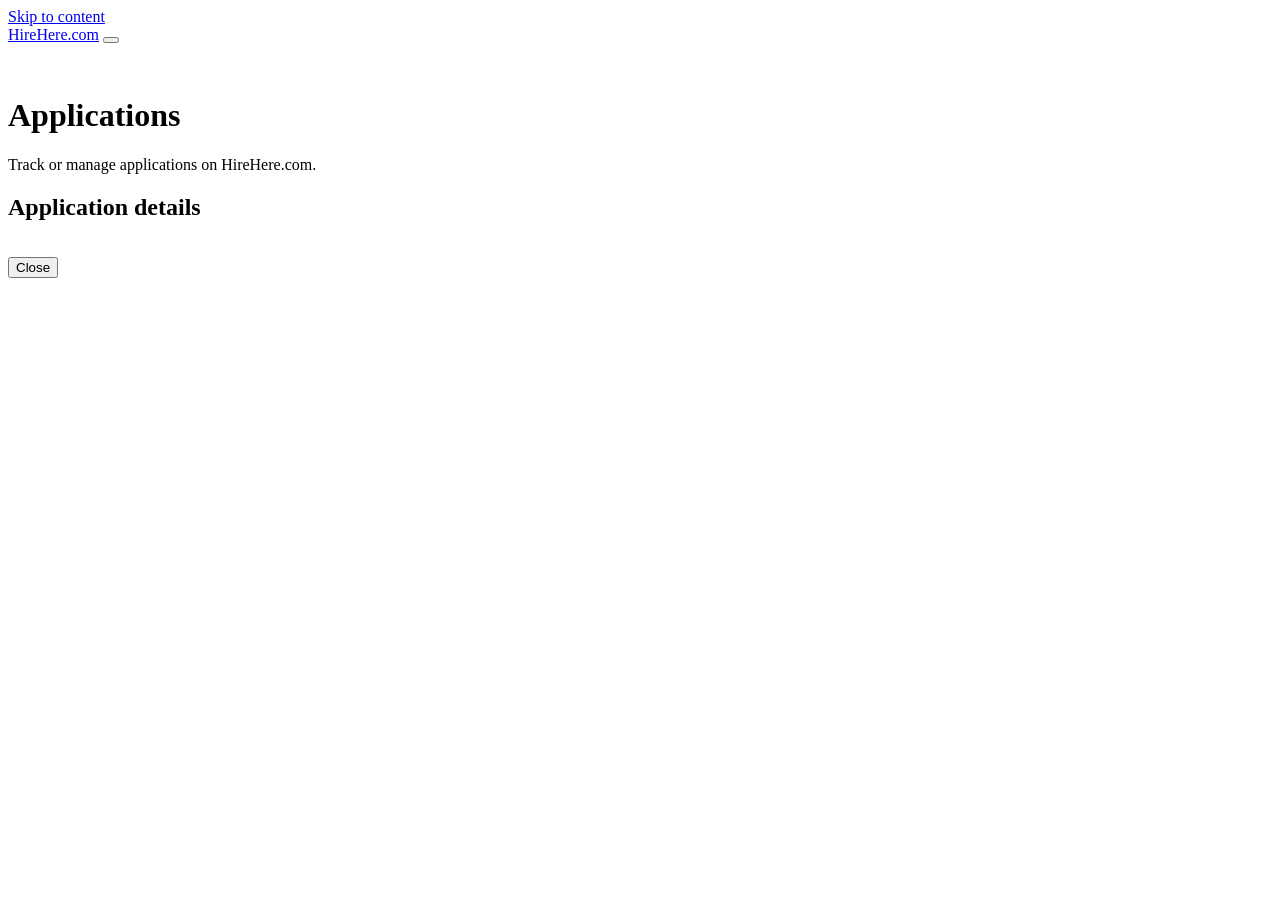
==== applications.html @ e833c2ac "Add files via upload" ====
<!DOCTYPE html>
<html lang="en">
<head>
  <meta charset="UTF-8">
  <meta name="viewport" content="width=device-width, initial-scale=1.0">
  <title>Applications — HireHere.com</title>
  <link rel="stylesheet" href="css/style.css">
</head>
<body data-page="applications">
  <a class="skip-link" href="#main">Skip to content</a>
  <header class="site-header">
    <div class="container header-inner">
      <a href="index.html" class="logo">HireHere.com</a>
      <button type="button" class="nav-toggle" aria-label="Toggle navigation" aria-expanded="false" aria-controls="main-nav"><span></span><span></span><span></span></button>
      <nav id="main-nav" class="main-nav" aria-label="Primary"></nav>
    </div>
  </header>
  <main id="main" class="container" style="padding: 2rem 0 3rem;">
    <h1 id="apps-title">Applications</h1>
    <p class="muted" id="apps-subtitle">Track or manage applications on HireHere.com.</p>
    <div id="apps-root"></div>
    <div id="app-detail-modal" class="modal-backdrop hidden" role="dialog" aria-modal="true" aria-labelledby="app-detail-title">
      <div class="modal">
        <h2 id="app-detail-title">Application details</h2>
        <div id="app-detail-body"></div>
        <button type="button" class="btn btn-secondary" id="app-detail-close" style="margin-top:1rem;">Close</button>
      </div>
    </div>
  </main>
  <footer class="site-footer" id="site-footer"></footer>
  <div id="toast" class="toast" role="status" aria-live="polite"></div>
  <script src="js/script.js"></script>
</body>
</html>
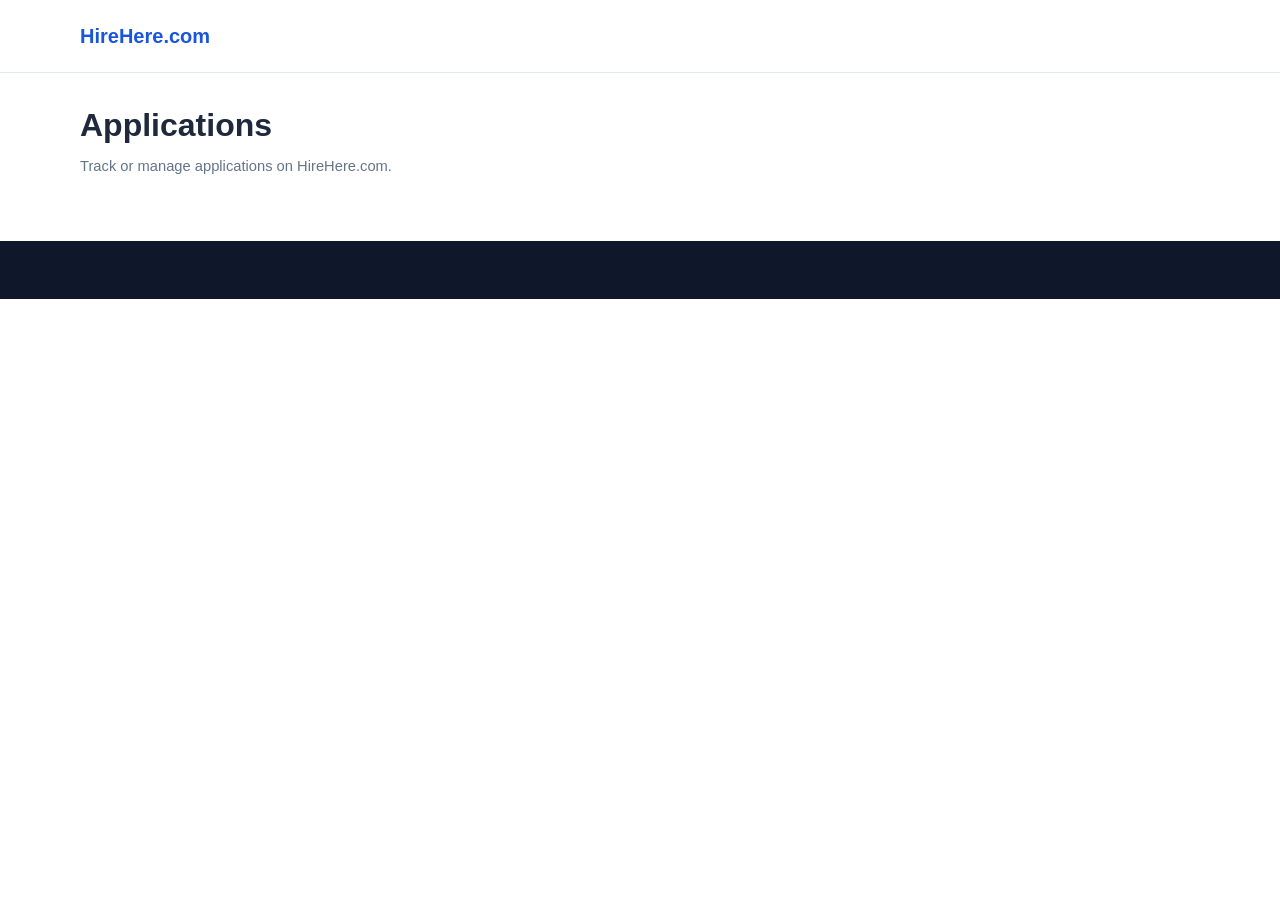
==== commit 1582dc9a: "Update applications.html" ====
--- a/applications.html
+++ b/applications.html
@@ -4,7 +4,7 @@
   <meta charset="UTF-8">
   <meta name="viewport" content="width=device-width, initial-scale=1.0">
   <title>Applications — HireHere.com</title>
-  <link rel="stylesheet" href="css/style.css">
+  <link rel="stylesheet" href="style.css">
 </head>
 <body data-page="applications">
   <a class="skip-link" href="#main">Skip to content</a>
--- a/style.css
+++ b/style.css
@@ -0,0 +1,821 @@
+/* HireHere.com — shared styles (HTML/CSS/vanilla JS prototype) */
+
+:root {
+  --primary: #1a56db;
+  --primary-dark: #1344b0;
+  --primary-soft: #e8effc;
+  --text: #1e293b;
+  --muted: #64748b;
+  --border: #e2e8f0;
+  --bg: #f8fafc;
+  --white: #ffffff;
+  --success: #059669;
+  --success-soft: #d1fae5;
+  --warning: #d97706;
+  --warning-soft: #fef3c7;
+  --danger: #dc2626;
+  --danger-soft: #fee2e2;
+  --info: #0369a1;
+  --info-soft: #e0f2fe;
+  --purple: #7c3aed;
+  --purple-soft: #ede9fe;
+  --shadow: 0 8px 24px rgba(15, 23, 42, 0.08);
+  --radius: 12px;
+  --header-h: 72px;
+  --font: "Segoe UI", Tahoma, Geneva, Verdana, sans-serif;
+}
+
+*,
+*::before,
+*::after {
+  box-sizing: border-box;
+}
+
+html {
+  scroll-behavior: smooth;
+}
+
+body {
+  margin: 0;
+  font-family: var(--font);
+  color: var(--text);
+  background: var(--white);
+  line-height: 1.55;
+  font-size: 16px;
+}
+
+img {
+  max-width: 100%;
+}
+
+a {
+  color: var(--primary);
+  text-decoration: none;
+}
+
+a:hover {
+  text-decoration: underline;
+}
+
+h1, h2, h3, h4 {
+  line-height: 1.25;
+  margin: 0 0 0.6rem;
+}
+
+p {
+  margin: 0 0 1rem;
+}
+
+.skip-link {
+  position: absolute;
+  left: -999px;
+  top: 0;
+  background: var(--primary);
+  color: #fff;
+  padding: 0.6rem 1rem;
+  z-index: 1000;
+}
+
+.skip-link:focus {
+  left: 1rem;
+  top: 1rem;
+}
+
+.container {
+  width: min(1120px, calc(100% - 32px));
+  margin: 0 auto;
+}
+
+.site-header {
+  position: sticky;
+  top: 0;
+  z-index: 50;
+  background: #fff;
+  border-bottom: 1px solid var(--border);
+}
+
+.header-inner {
+  min-height: var(--header-h);
+  display: flex;
+  align-items: center;
+  justify-content: space-between;
+  gap: 1rem;
+}
+
+.logo {
+  font-weight: 800;
+  font-size: 1.25rem;
+  color: var(--primary);
+  text-decoration: none;
+  white-space: nowrap;
+}
+
+.logo:hover {
+  text-decoration: none;
+}
+
+.nav-toggle {
+  display: none;
+  width: 44px;
+  height: 44px;
+  border: 1px solid var(--border);
+  background: #fff;
+  border-radius: 8px;
+  cursor: pointer;
+  padding: 10px;
+}
+
+.nav-toggle span {
+  display: block;
+  height: 2px;
+  background: var(--text);
+  margin: 6px 0;
+}
+
+.main-nav {
+  display: flex;
+  flex-wrap: wrap;
+  align-items: center;
+  gap: 0.35rem 0.9rem;
+}
+
+.main-nav a,
+.main-nav button.link-btn {
+  color: var(--text);
+  font-weight: 600;
+  font-size: 0.95rem;
+  background: none;
+  border: 0;
+  cursor: pointer;
+  padding: 0.4rem 0.2rem;
+  font-family: inherit;
+}
+
+.main-nav a:hover,
+.main-nav button.link-btn:hover {
+  color: var(--primary);
+  text-decoration: none;
+}
+
+.main-nav a.btn,
+.main-nav .btn {
+  padding: 0.5rem 0.9rem;
+}
+
+.btn {
+  display: inline-flex;
+  align-items: center;
+  justify-content: center;
+  gap: 0.4rem;
+  border: 1px solid transparent;
+  background: var(--primary);
+  color: #fff;
+  border-radius: 8px;
+  padding: 0.65rem 1.1rem;
+  font-weight: 650;
+  font-size: 0.95rem;
+  cursor: pointer;
+  font-family: inherit;
+  text-decoration: none;
+  min-height: 44px;
+}
+
+.btn:hover {
+  background: var(--primary-dark);
+  text-decoration: none;
+}
+
+.btn:focus-visible,
+.nav-toggle:focus-visible,
+input:focus-visible,
+select:focus-visible,
+textarea:focus-visible,
+button:focus-visible {
+  outline: 3px solid #93c5fd;
+  outline-offset: 2px;
+}
+
+.btn-secondary {
+  background: #fff;
+  color: var(--primary);
+  border-color: var(--primary);
+}
+
+.btn-secondary:hover {
+  background: var(--primary-soft);
+}
+
+.btn-ghost {
+  background: var(--primary-soft);
+  color: var(--primary);
+}
+
+.btn-danger {
+  background: var(--danger);
+}
+
+.btn-danger:hover {
+  background: #b91c1c;
+}
+
+.btn:disabled {
+  opacity: 0.65;
+  cursor: not-allowed;
+}
+
+.hero {
+  background: linear-gradient(180deg, var(--primary-soft) 0%, #fff 100%);
+  padding: 3.2rem 0 2.4rem;
+}
+
+.hero h1 {
+  font-size: clamp(1.8rem, 4vw, 2.6rem);
+  max-width: 18ch;
+}
+
+.lead {
+  color: var(--muted);
+  font-size: 1.08rem;
+  max-width: 46rem;
+}
+
+.search-card,
+.card,
+.panel {
+  background: #fff;
+  border: 1px solid var(--border);
+  border-radius: var(--radius);
+  box-shadow: var(--shadow);
+}
+
+.search-card {
+  padding: 1.1rem;
+  margin-top: 1.4rem;
+}
+
+.search-grid,
+.form-grid {
+  display: grid;
+  grid-template-columns: 1.4fr 1fr 1fr auto;
+  gap: 0.75rem;
+  align-items: end;
+}
+
+.search-grid-wide {
+  grid-template-columns: 1fr 1fr 1fr 1fr auto;
+}
+
+.form-grid.cols-2 {
+  grid-template-columns: 1fr 1fr;
+}
+
+.field {
+  display: flex;
+  flex-direction: column;
+  gap: 0.35rem;
+}
+
+.field label {
+  font-weight: 650;
+  font-size: 0.88rem;
+}
+
+input,
+select,
+textarea {
+  width: 100%;
+  border: 1px solid var(--border);
+  border-radius: 8px;
+  padding: 0.65rem 0.75rem;
+  font: inherit;
+  color: var(--text);
+  background: #fff;
+}
+
+textarea {
+  min-height: 110px;
+  resize: vertical;
+}
+
+.hero-actions {
+  display: flex;
+  flex-wrap: wrap;
+  gap: 0.75rem;
+  margin-top: 1rem;
+}
+
+.section {
+  padding: 3rem 0;
+}
+
+.section-alt {
+  background: var(--bg);
+}
+
+.section-head {
+  display: flex;
+  justify-content: space-between;
+  align-items: flex-end;
+  gap: 1rem;
+  margin-bottom: 1.3rem;
+}
+
+.tagline {
+  color: var(--muted);
+  margin: 0;
+}
+
+.cat-grid,
+.card-grid,
+.stats-grid,
+.why-grid,
+.split-grid {
+  display: grid;
+  gap: 1rem;
+}
+
+.cat-grid {
+  grid-template-columns: repeat(5, 1fr);
+}
+
+.cat-card {
+  display: block;
+  background: #fff;
+  border: 1px solid var(--border);
+  border-radius: var(--radius);
+  padding: 1rem;
+  color: var(--text);
+  font-weight: 650;
+  box-shadow: var(--shadow);
+}
+
+.cat-card:hover {
+  border-color: var(--primary);
+  color: var(--primary);
+  text-decoration: none;
+}
+
+.card-grid {
+  grid-template-columns: repeat(3, 1fr);
+}
+
+.job-card,
+.candidate-card,
+.app-card {
+  padding: 1.1rem;
+  display: flex;
+  flex-direction: column;
+  gap: 0.55rem;
+}
+
+.job-card h3,
+.candidate-card h3 {
+  margin: 0;
+  font-size: 1.05rem;
+}
+
+.meta,
+.muted {
+  color: var(--muted);
+  font-size: 0.92rem;
+}
+
+.chip-row,
+.actions {
+  display: flex;
+  flex-wrap: wrap;
+  gap: 0.4rem;
+}
+
+.chip,
+.badge {
+  display: inline-flex;
+  align-items: center;
+  border-radius: 999px;
+  padding: 0.2rem 0.6rem;
+  font-size: 0.78rem;
+  font-weight: 700;
+  background: var(--bg);
+  color: var(--text);
+}
+
+.badge-pending { background: var(--warning-soft); color: #92400e; }
+.badge-review { background: var(--info-soft); color: var(--info); }
+.badge-shortlisted { background: var(--purple-soft); color: var(--purple); }
+.badge-interview { background: #dbeafe; color: #1d4ed8; }
+.badge-accepted { background: var(--success-soft); color: #065f46; }
+.badge-rejected { background: var(--danger-soft); color: #991b1b; }
+.badge-hired { background: #dcfce7; color: #166534; }
+.badge-active { background: var(--success-soft); color: #065f46; }
+.badge-closed,
+.badge-expired { background: #f1f5f9; color: #475569; }
+
+.avatar,
+.logo-ph {
+  width: 56px;
+  height: 56px;
+  border-radius: 12px;
+  background: var(--primary-soft);
+  color: var(--primary);
+  display: grid;
+  place-items: center;
+  font-weight: 800;
+  flex-shrink: 0;
+}
+
+.avatar.lg,
+.logo-ph.lg {
+  width: 88px;
+  height: 88px;
+  font-size: 1.4rem;
+}
+
+.how-grid {
+  display: grid;
+  grid-template-columns: 1fr 1fr;
+  gap: 1.2rem;
+}
+
+.steps {
+  margin: 0;
+  padding-left: 1.2rem;
+}
+
+.steps li {
+  margin: 0.45rem 0;
+}
+
+.why-grid {
+  grid-template-columns: repeat(3, 1fr);
+}
+
+.cta-band {
+  background: var(--primary);
+  color: #fff;
+  padding: 2.6rem 0;
+  text-align: center;
+}
+
+.cta-band h2,
+.cta-band p {
+  color: #fff;
+}
+
+.cta-band .btn {
+  background: #fff;
+  color: var(--primary);
+}
+
+.site-footer {
+  background: #0f172a;
+  color: #cbd5e1;
+  padding: 2.2rem 0 1.4rem;
+}
+
+.site-footer a {
+  color: #e2e8f0;
+}
+
+.footer-grid {
+  display: grid;
+  grid-template-columns: 2fr 1fr 1fr 1fr;
+  gap: 1.2rem;
+}
+
+.footer-bottom {
+  margin-top: 1.4rem;
+  border-top: 1px solid #334155;
+  padding-top: 1rem;
+  font-size: 0.88rem;
+}
+
+.page-head {
+  padding: 2rem 0 0.5rem;
+}
+
+.layout-2 {
+  display: grid;
+  grid-template-columns: 280px 1fr;
+  gap: 1.2rem;
+  padding-bottom: 3rem;
+}
+
+.filters {
+  padding: 1rem;
+  align-self: start;
+  position: sticky;
+  top: 88px;
+}
+
+.filter-group {
+  margin-bottom: 1rem;
+}
+
+.filter-group h3 {
+  font-size: 0.95rem;
+}
+
+.check {
+  display: flex;
+  align-items: center;
+  gap: 0.45rem;
+  margin: 0.35rem 0;
+  font-size: 0.92rem;
+}
+
+.check input {
+  width: auto;
+}
+
+.results-count {
+  font-weight: 700;
+  margin-bottom: 0.8rem;
+}
+
+.empty {
+  padding: 1.4rem;
+  background: var(--bg);
+  border-radius: var(--radius);
+  color: var(--muted);
+}
+
+.job-hero {
+  display: flex;
+  gap: 1rem;
+  align-items: flex-start;
+  padding: 1.3rem;
+  margin-bottom: 1rem;
+}
+
+.detail-grid {
+  display: grid;
+  grid-template-columns: 2fr 1fr;
+  gap: 1.2rem;
+  padding-bottom: 3rem;
+}
+
+.panel {
+  padding: 1.2rem;
+}
+
+.skill-list {
+  display: flex;
+  flex-wrap: wrap;
+  gap: 0.4rem;
+}
+
+.stats-grid {
+  grid-template-columns: repeat(5, 1fr);
+  margin-bottom: 1.5rem;
+}
+
+.stat {
+  padding: 1rem;
+  background: #fff;
+  border: 1px solid var(--border);
+  border-radius: var(--radius);
+  box-shadow: var(--shadow);
+}
+
+.stat strong {
+  display: block;
+  font-size: 1.6rem;
+  color: var(--primary);
+}
+
+.table-wrap {
+  overflow-x: auto;
+}
+
+table.data {
+  width: 100%;
+  border-collapse: collapse;
+  background: #fff;
+}
+
+table.data th,
+table.data td {
+  text-align: left;
+  padding: 0.75rem;
+  border-bottom: 1px solid var(--border);
+  vertical-align: top;
+}
+
+.timeline {
+  list-style: none;
+  margin: 0;
+  padding: 0;
+}
+
+.timeline li {
+  position: relative;
+  padding: 0 0 1rem 1.2rem;
+  border-left: 2px solid var(--border);
+}
+
+.timeline li::before {
+  content: "";
+  width: 10px;
+  height: 10px;
+  border-radius: 50%;
+  background: var(--border);
+  position: absolute;
+  left: -6px;
+  top: 4px;
+}
+
+.timeline li.done {
+  border-left-color: var(--primary);
+}
+
+.timeline li.done::before,
+.timeline li.current::before {
+  background: var(--primary);
+}
+
+.timeline li.current {
+  font-weight: 700;
+}
+
+.auth-wrap {
+  max-width: 560px;
+  margin: 2rem auto 3rem;
+  padding: 1.4rem;
+}
+
+.role-toggle {
+  display: grid;
+  grid-template-columns: 1fr 1fr;
+  gap: 0.6rem;
+  margin-bottom: 1rem;
+}
+
+.role-toggle label {
+  border: 1px solid var(--border);
+  border-radius: 8px;
+  padding: 0.8rem;
+  cursor: pointer;
+  display: flex;
+  gap: 0.5rem;
+  align-items: center;
+}
+
+.role-toggle input {
+  width: auto;
+}
+
+.hidden {
+  display: none !important;
+}
+
+.alert {
+  padding: 0.75rem 0.9rem;
+  border-radius: 8px;
+  margin-bottom: 0.9rem;
+}
+
+.alert-error {
+  background: var(--danger-soft);
+  color: #991b1b;
+}
+
+.alert-success {
+  background: var(--success-soft);
+  color: #065f46;
+}
+
+.alert-info {
+  background: var(--info-soft);
+  color: var(--info);
+}
+
+.demo-note {
+  font-size: 0.88rem;
+  color: var(--muted);
+  background: var(--bg);
+  padding: 0.75rem;
+  border-radius: 8px;
+}
+
+.modal-backdrop {
+  position: fixed;
+  inset: 0;
+  background: rgba(15, 23, 42, 0.45);
+  display: grid;
+  place-items: center;
+  z-index: 80;
+  padding: 1rem;
+}
+
+.modal {
+  background: #fff;
+  width: min(560px, 100%);
+  max-height: 90vh;
+  overflow: auto;
+  border-radius: var(--radius);
+  padding: 1.2rem;
+}
+
+.toast {
+  position: fixed;
+  right: 1rem;
+  bottom: 1rem;
+  background: #0f172a;
+  color: #fff;
+  padding: 0.85rem 1rem;
+  border-radius: 10px;
+  max-width: min(360px, calc(100% - 2rem));
+  z-index: 90;
+  display: none;
+}
+
+.toast.show {
+  display: block;
+}
+
+.profile-head {
+  display: flex;
+  gap: 1rem;
+  align-items: flex-start;
+}
+
+.split-grid {
+  grid-template-columns: 1fr 1fr;
+}
+
+@media (max-width: 980px) {
+  .cat-grid,
+  .card-grid,
+  .stats-grid,
+  .why-grid,
+  .footer-grid,
+  .search-grid,
+  .split-grid {
+    grid-template-columns: 1fr 1fr;
+  }
+
+  .layout-2,
+  .detail-grid,
+  .how-grid {
+    grid-template-columns: 1fr;
+  }
+
+  .filters {
+    position: static;
+  }
+}
+
+@media (max-width: 860px) {
+  .nav-toggle {
+    display: inline-block;
+  }
+
+  .main-nav {
+    display: none;
+    position: absolute;
+    left: 0;
+    right: 0;
+    top: var(--header-h);
+    background: #fff;
+    border-bottom: 1px solid var(--border);
+    padding: 0.8rem 1rem 1rem;
+    flex-direction: column;
+    align-items: stretch;
+  }
+
+  .main-nav.open {
+    display: flex;
+  }
+
+  .header-inner {
+    position: relative;
+  }
+
+  .stats-grid,
+  .cat-grid,
+  .card-grid,
+  .why-grid,
+  .footer-grid,
+  .search-grid,
+  .search-grid-wide,
+  .form-grid,
+  .form-grid.cols-2,
+  .split-grid {
+    grid-template-columns: 1fr;
+  }
+
+  .desktop-table {
+    display: none;
+  }
+
+  .mobile-cards {
+    display: grid;
+    gap: 0.8rem;
+  }
+}
+
+@media (min-width: 861px) {
+  .mobile-cards {
+    display: none;
+  }
+}
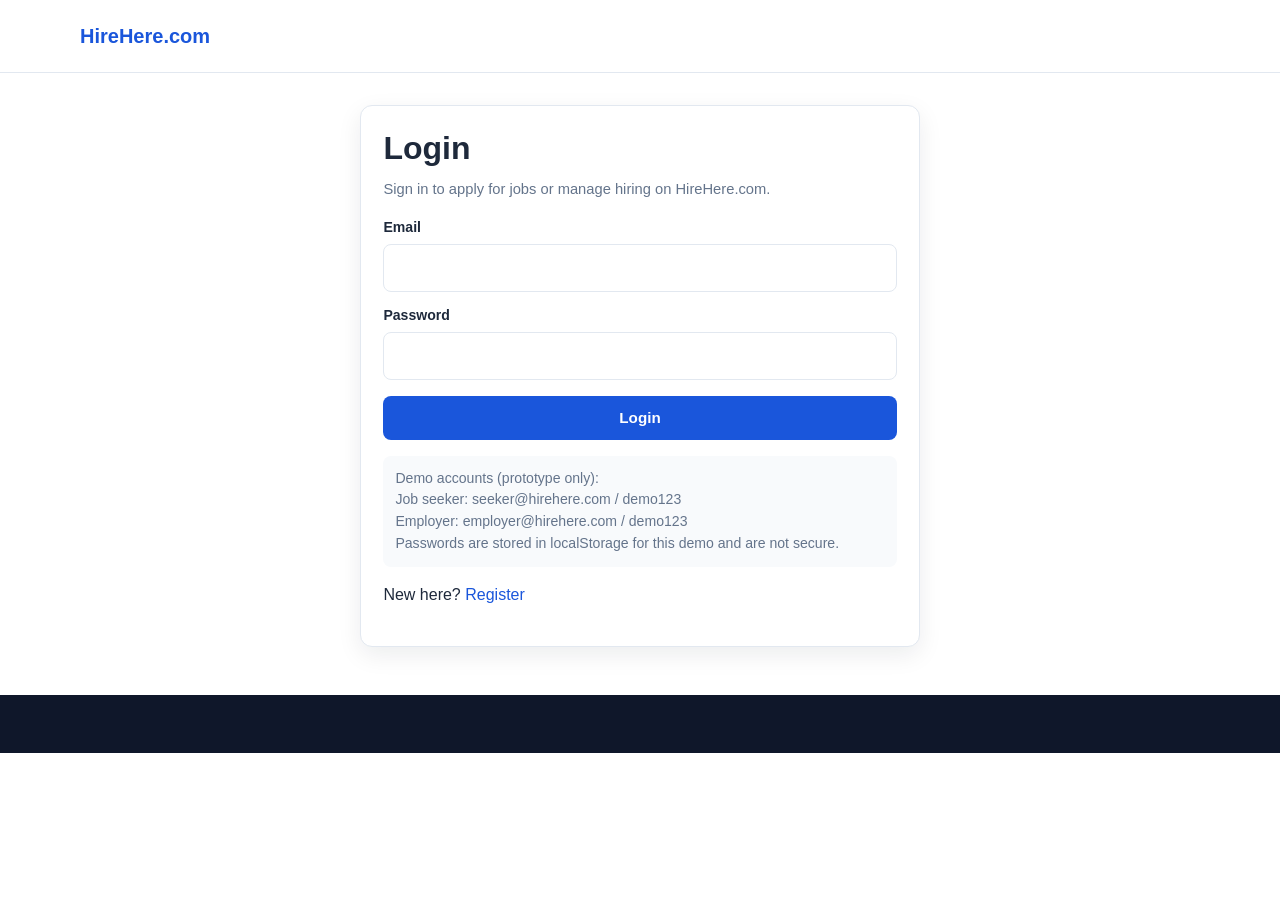
==== commit fc941f03: "Fix script source path in applications.html" ====
--- a/applications.html
+++ b/applications.html
@@ -29,6 +29,6 @@
   </main>
   <footer class="site-footer" id="site-footer"></footer>
   <div id="toast" class="toast" role="status" aria-live="polite"></div>
-  <script src="js/script.js"></script>
+  <script src="script.js"></script>
 </body>
 </html>
